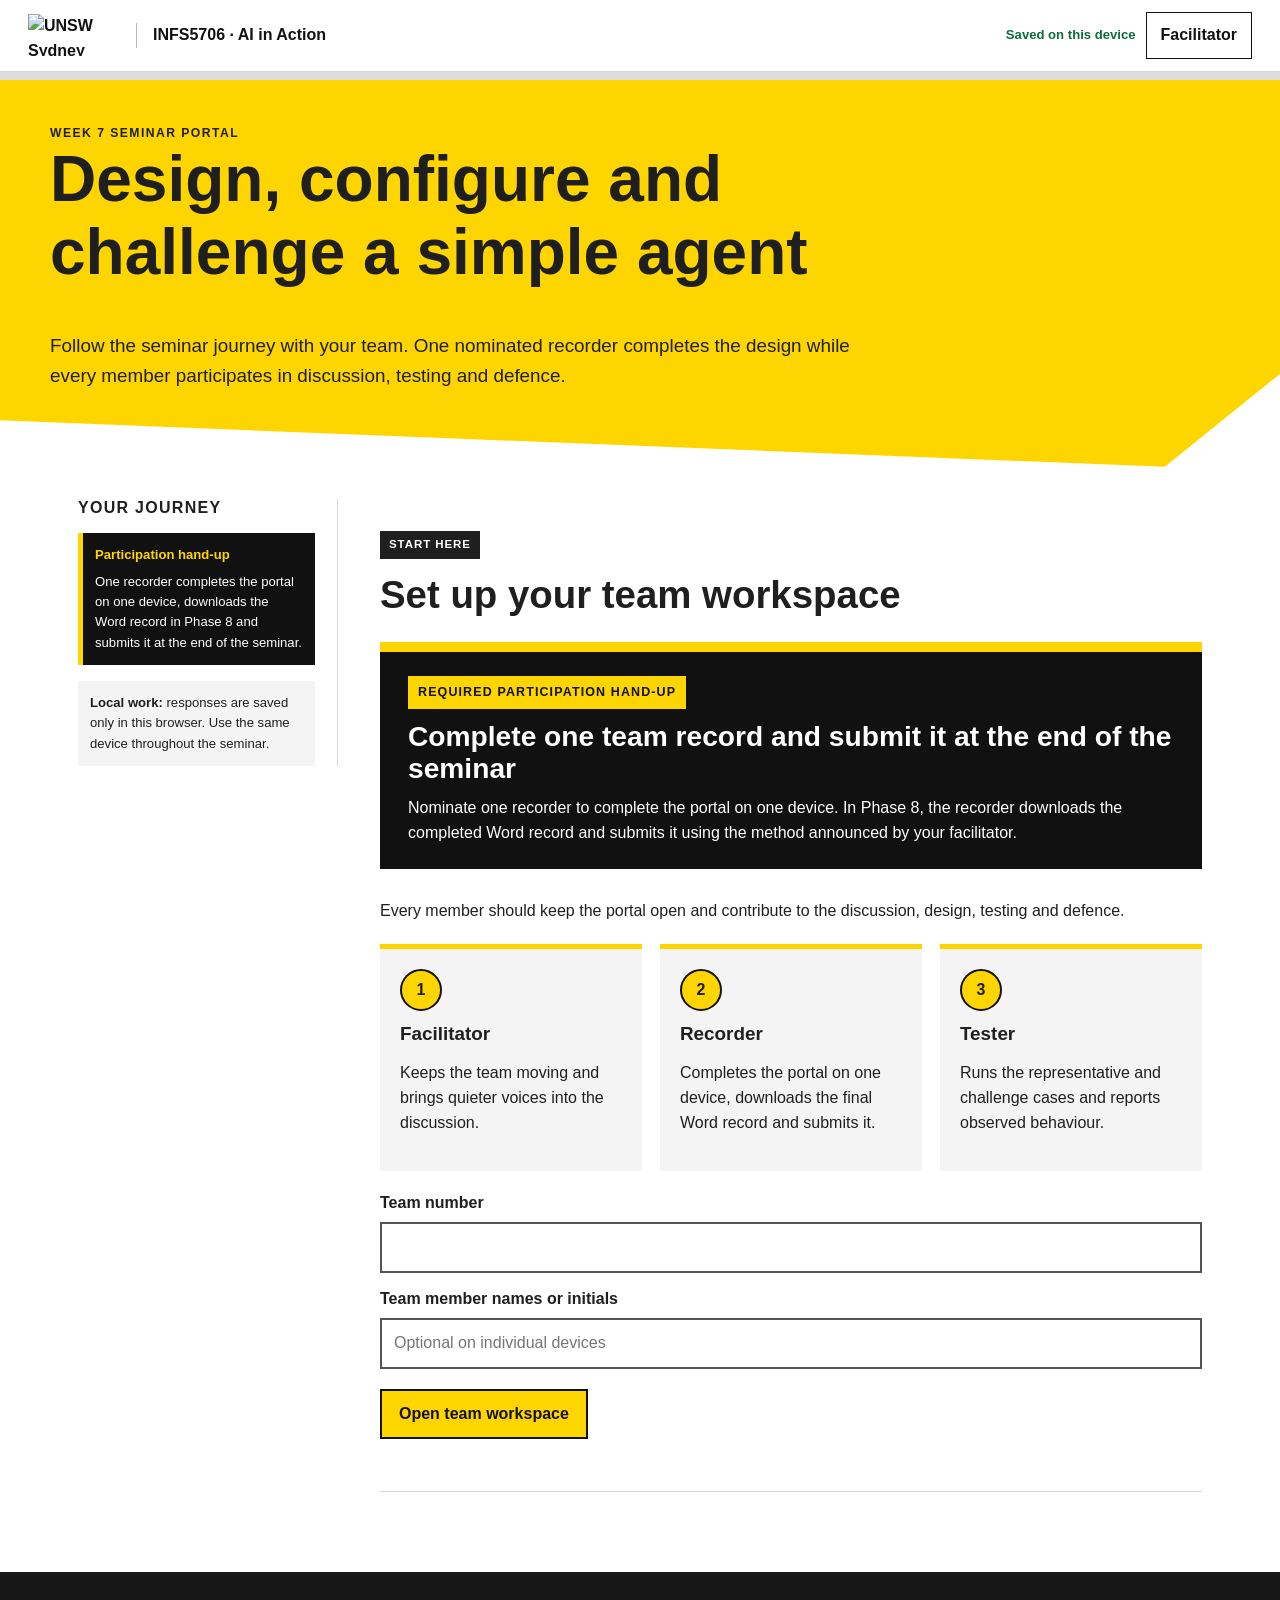
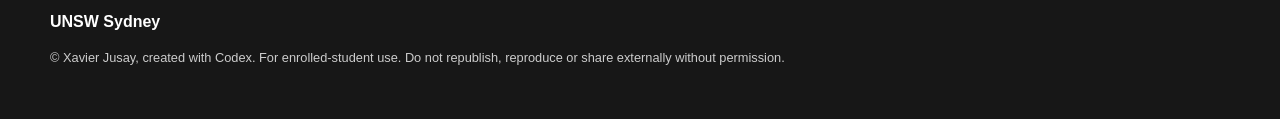
==== week07-seminar-portal/index.html @ a59d039f "Add files via upload" ====
<!doctype html>
<html lang="en-AU">
<head>
  <meta charset="utf-8">
  <meta name="viewport" content="width=device-width,initial-scale=1">
  <title>Week 7 Simple Agent Seminar Portal</title>
  <link rel="stylesheet" href="styles.css">
</head>
<body>
  <a class="skip-link" href="#main">Skip to main content</a>
  <header class="site-header">
    <a class="brand" href="index.html"><img src="https://www.unsw.edu.au/content/dam/images/unsw-wide/general/branding/2022-12-brand/sydney-landscape.cropimg.width=1920.png" alt="UNSW Sydney"><span>INFS5706 · AI in Action</span></a>
    <div class="header-actions"><span class="save-state" id="saveState">Saved on this device</span><a class="secondary" href="facilitator.html">Facilitator</a></div>
  </header>
  <div class="progress-wrap" aria-label="Page progress"><div class="progress-bar" id="progressBar"></div></div>
  <section class="hero">
    <div class="hero-inner"><div class="eyebrow">Week 7 seminar portal</div><h1>Design, configure and challenge a simple agent</h1><p class="lead">Follow the seminar journey with your team. One nominated recorder completes the design while every member participates in discussion, testing and defence.</p></div>
  </section>
  <div class="layout">
    <nav class="rail" aria-label="Seminar phases"><h2>Your journey</h2><div id="phaseNav"></div><div class="rail-note submission-rail"><strong>Participation hand-up</strong><span>One recorder completes the portal on one device, downloads the Word record in Phase 8 and submits it at the end of the seminar.</span></div><div class="rail-note"><strong>Local work:</strong> responses are saved only in this browser. Use the same device throughout the seminar.</div></nav>
    <main class="content" id="main">
      <section class="panel" id="setup"><div class="section-label">Start here</div><h2>Set up your team workspace</h2><div class="submission-callout"><div class="submission-callout__label">Required participation hand-up</div><h3>Complete one team record and submit it at the end of the seminar</h3><p>Nominate one recorder to complete the portal on one device. In Phase 8, the recorder downloads the completed Word record and submits it using the method announced by your facilitator.</p></div><p>Every member should keep the portal open and contribute to the discussion, design, testing and defence.</p><div class="grid three"><div class="card"><div class="icon">1</div><h3>Facilitator</h3><p>Keeps the team moving and brings quieter voices into the discussion.</p></div><div class="card"><div class="icon">2</div><h3>Recorder</h3><p>Completes the portal on one device, downloads the final Word record and submits it.</p></div><div class="card"><div class="icon">3</div><h3>Tester</h3><p>Runs the representative and challenge cases and reports observed behaviour.</p></div></div><form id="teamForm"><label for="teamNumber">Team number</label><input id="teamNumber" type="number" min="1" max="9" required><label for="teamMembers">Team member names or initials</label><input id="teamMembers" type="text" placeholder="Optional on individual devices"><div class="controls"><button class="button yellow" type="submit">Open team workspace</button></div></form><div id="teamSummary" class="notice" hidden></div></section>
      <div id="journey" hidden></div>
    </main>
  </div>
  <footer class="footer"><div class="footer-inner"><strong>UNSW Sydney</strong><p class="copyright">© Xavier Jusay, created with Codex. For enrolled-student use. Do not republish, reproduce or share externally without permission.</p></div></footer>
  <script src="config.js"></script><script src="data.js"></script><script src="app.js"></script>
</body>
</html>
---- week07-seminar-portal/styles.css ----
:root {
  --yellow:#ffd500;
  --yellow-soft:#fff7c7;
  --black:#1f1f1f;
  --charcoal:#303030;
  --paper:#ffffff;
  --mist:#f4f4f4;
  --blue:#dceff3;
  --pink:#f8e8ed;
  --peach:#f8ead8;
  --green:#e2f0e8;
  --line:#d5d5d5;
  --danger:#9c2027;
  --success:#0f6b3c;
  --max:1180px;
}
*{box-sizing:border-box}
html{scroll-behavior:smooth}
body{margin:0;background:var(--paper);color:var(--black);font-family:"Segoe UI",Arial,sans-serif;line-height:1.55}
button,input,textarea,select{font:inherit}
a{color:#005b96;text-underline-offset:3px}
.skip-link{position:absolute;left:-9999px;top:0;background:#fff;color:#000;padding:12px;z-index:1000}
.skip-link:focus{left:12px;top:12px}
.site-header{position:sticky;top:0;z-index:50;background:#fff;border-bottom:1px solid var(--line);display:flex;align-items:center;justify-content:space-between;gap:24px;padding:12px 28px}
.brand{display:flex;align-items:center;gap:16px;text-decoration:none;color:#111;font-weight:800}
.brand img{width:92px;height:42px;object-fit:contain}
.brand span{border-left:1px solid #bbb;padding-left:16px}
.header-actions{display:flex;align-items:center;gap:10px;flex-wrap:wrap}
.header-actions a,.header-actions button{border:0;background:#111;color:#fff;padding:10px 14px;text-decoration:none;font-weight:750;cursor:pointer}
.header-actions .secondary{background:#fff;color:#111;border:1px solid #111}
.hero{background:var(--yellow);padding:44px 28px 58px;clip-path:polygon(0 0,100% 0,100% 76%,91% 100%,0 88%)}
.hero-inner{max-width:var(--max);margin:auto}
.eyebrow{text-transform:uppercase;font-weight:900;letter-spacing:.12em;font-size:.76rem}
h1,h2,h3{line-height:1.15;margin:0 0 .65em}
h1{font-size:clamp(2.3rem,5vw,4.6rem);max-width:920px}
h2{font-size:clamp(1.65rem,3vw,2.5rem)}
h3{font-size:1.18rem}
.lead{font-size:1.18rem;max-width:820px}
.layout{max-width:var(--max);margin:32px auto 80px;padding:0 28px;display:grid;grid-template-columns:260px minmax(0,1fr);gap:42px}
.rail{position:sticky;top:88px;align-self:start;border-right:1px solid var(--line);padding-right:22px;max-height:calc(100vh - 110px);overflow:auto}
.rail h2{font-size:1rem;text-transform:uppercase;letter-spacing:.08em}
.rail a{display:block;color:#333;text-decoration:none;padding:9px 11px;border-left:4px solid transparent}
.rail a.active{background:var(--yellow);border-left-color:#111;font-weight:800}
.rail a.locked{color:#777}
.rail a.locked::after{content:"  🔒";font-size:.75rem}
.rail-note{font-size:.82rem;background:var(--mist);padding:12px;margin-top:16px}
.content{min-width:0}
.panel{padding:32px 0;border-bottom:1px solid var(--line);scroll-margin-top:92px}
.panel:last-child{border-bottom:0}
.section-label{display:inline-block;background:var(--black);color:#fff;padding:5px 9px;font-size:.72rem;font-weight:900;letter-spacing:.08em;text-transform:uppercase;margin-bottom:14px}
.scenario{background:var(--charcoal);color:#fff;padding:25px;border-left:8px solid var(--yellow);margin:22px 0}
.scenario blockquote{font-size:1.22rem;margin:12px 0 0;border-left:3px solid var(--yellow);padding-left:16px}
.grid{display:grid;grid-template-columns:repeat(2,minmax(0,1fr));gap:18px;margin:20px 0}
.grid.three{grid-template-columns:repeat(3,minmax(0,1fr))}
.card{background:var(--mist);padding:20px;border-top:5px solid var(--yellow)}
.card.blue{background:var(--blue)}
.card.pink{background:var(--pink)}
.card.peach{background:var(--peach)}
.card.green{background:var(--green)}
.icon{display:grid;place-items:center;width:42px;height:42px;background:var(--yellow);border:2px solid #111;border-radius:50%;font-weight:900;margin-bottom:12px}
.notice{background:var(--yellow-soft);border-left:6px solid #806d00;padding:18px 20px;margin:22px 0}
.submission-callout{background:#111;color:#fff;border-top:10px solid var(--yellow);padding:24px 28px;margin:22px 0 30px}
.submission-callout__label{display:inline-block;background:var(--yellow);color:#111;padding:7px 10px;font-size:.78rem;font-weight:900;text-transform:uppercase;letter-spacing:.09em;margin-bottom:12px}
.submission-callout h3{color:#fff;font-size:clamp(1.35rem,2.2vw,2rem);margin:0 0 10px}
.submission-callout p{margin:0;max-width:900px}
.submission-rail{border-left:5px solid var(--yellow);background:#111;color:#fff}
.submission-rail strong,.submission-rail span{display:block}
.submission-rail strong{color:var(--yellow);margin-bottom:6px}
.final-submission{margin-top:28px}
.danger{background:#fae4e5;border-left-color:var(--danger)}
.success{background:var(--green);border-left-color:var(--success)}
.controls{display:flex;gap:10px;flex-wrap:wrap;margin:20px 0}
.button,button.button{display:inline-flex;align-items:center;justify-content:center;gap:8px;background:#111;color:#fff;border:2px solid #111;padding:11px 17px;font-weight:800;text-decoration:none;cursor:pointer}
.button.yellow,button.button.yellow{background:var(--yellow);color:#111}
.button.light,button.button.light{background:#fff;color:#111}
.button:disabled{opacity:.45;cursor:not-allowed}
label{display:block;font-weight:800;margin:14px 0 6px}
input[type="text"],input[type="number"],input[type="password"],textarea,select{width:100%;border:2px solid #555;background:#fff;padding:11px 12px;border-radius:0}
textarea{min-height:110px;resize:vertical}
.field-help{font-size:.86rem;color:#555;margin-top:4px}
.form-grid{display:grid;grid-template-columns:1fr 1fr;gap:0 20px}
.choice-row{display:flex;gap:10px;flex-wrap:wrap}
.choice{background:#fff;border:2px solid #111;padding:12px 15px;font-weight:800;cursor:pointer}
.choice.selected{background:var(--yellow)}
.gate{background:#f0f0f0;border:2px dashed #777;padding:26px;text-align:center;margin:24px 0}
.gate form{max-width:420px;margin:auto}
.gate-error{color:var(--danger);font-weight:750;min-height:1.5em}
.case-badge{display:inline-flex;align-items:center;gap:10px;background:var(--yellow);padding:8px 12px;font-weight:900;margin-bottom:15px}
.case-badge span{font-size:1.35rem}
.checklist{padding-left:0;list-style:none}
.checklist li{position:relative;padding-left:28px;margin:8px 0}
.checklist li::before{content:"✓";position:absolute;left:0;font-weight:900;color:var(--success)}
.progress-wrap{position:sticky;top:67px;z-index:40;height:8px;background:#ddd}
.progress-bar{height:100%;width:0;background:var(--yellow);transition:width .2s}
.save-state{font-size:.82rem;font-weight:700;color:var(--success)}
.generated{background:#111;color:#fff;border:0;padding:18px;min-height:310px;font-family:ui-monospace,SFMono-Regular,Menlo,monospace;line-height:1.55}
.phase-tag{display:inline-block;background:var(--yellow);padding:4px 8px;font-weight:900;font-size:.76rem;text-transform:uppercase;letter-spacing:.06em}
.phase-brief{display:grid;grid-template-columns:1fr 1fr;border:1px solid #b9b9b9;margin:14px 0 26px;background:#fff}
.phase-brief>div{display:grid;grid-template-columns:auto 1fr;gap:12px;align-items:start;padding:16px 18px}
.phase-brief>div+div{border-left:1px solid #b9b9b9}
.phase-brief strong{background:#111;color:#fff;padding:5px 8px;font-size:.78rem;text-transform:uppercase;letter-spacing:.05em;white-space:nowrap}
.phase-brief>div:last-child strong{background:var(--yellow);color:#111}
.phase-brief span{line-height:1.45}
@media(max-width:760px){.phase-brief{grid-template-columns:1fr}.phase-brief>div+div{border-left:0;border-top:1px solid #b9b9b9}.phase-brief>div{grid-template-columns:1fr}}
.timer-display{font-size:clamp(4rem,12vw,9rem);font-variant-numeric:tabular-nums;font-weight:900;line-height:1;text-align:center;margin:30px 0}
.timer-label{text-align:center;font-size:1.25rem;font-weight:800}
.projected-timer{position:fixed;inset:0;z-index:5000;background:#111;color:#fff;min-height:100vh;padding:clamp(24px,4vw,64px);display:grid;grid-template-rows:auto 1fr auto}
.projected-timer[hidden]{display:none}
.projected-timer__brand{display:flex;align-items:center;gap:22px;font-size:clamp(1rem,1.6vw,1.5rem);font-weight:800}
.projected-timer__brand img{width:150px;height:auto;background:#fff;padding:8px}
.projected-timer__body{display:flex;flex-direction:column;align-items:center;justify-content:center;text-align:center;max-width:1500px;margin:0 auto;width:100%}
.projected-timer__phase-number{text-transform:uppercase;letter-spacing:.16em;font-weight:900;color:#ffe600;font-size:clamp(1rem,2vw,1.6rem)}
.projected-timer h1{font-size:clamp(3rem,7vw,7rem);line-height:1.02;max-width:1300px;margin:18px 0}
.projected-timer__clock{font-size:clamp(8rem,23vw,22rem);font-weight:900;font-variant-numeric:tabular-nums;line-height:.9;color:#ffe600;letter-spacing:-.06em}
.projected-timer__status{font-size:clamp(1.25rem,2.4vw,2.2rem);font-weight:900;margin-top:22px;text-transform:uppercase;letter-spacing:.12em}
.projected-timer__instruction{margin-top:42px;display:grid;grid-template-columns:auto 1fr;align-items:start;gap:20px;text-align:left;background:#fff;color:#111;padding:24px 30px;max-width:1050px;width:100%}
.projected-timer__instruction span{background:#ffe600;padding:8px 12px;font-weight:900;text-transform:uppercase;letter-spacing:.08em}
.projected-timer__instruction p{font-size:clamp(1.25rem,2vw,2rem);font-weight:750;margin:3px 0 0}
.projected-timer__controls{display:flex;justify-content:center;gap:14px;padding-top:24px}
.projected-timer:fullscreen{width:100vw;height:100vh}
.projection-console .controls{justify-content:flex-start}
.projection-status{display:flex;align-items:center;gap:10px;background:#f2f2f2;padding:14px 16px;margin:18px 0}
.projection-status span:last-child{margin-left:auto;font-weight:800}
#projectorStatusDot{width:12px;height:12px;border-radius:50%;background:#8c8c8c;flex:0 0 auto}
#projectorStatusDot.connected{background:#0f6b3c;box-shadow:0 0 0 4px rgba(15,107,60,.14)}
.projector-timer{position:fixed;inset:0;z-index:4000;background:#111;color:#fff;min-height:100vh;padding:clamp(24px,4vw,64px);display:grid;grid-template-rows:auto 1fr}
.projector-timer[hidden]{display:none}
.projector-mode .present-header,.projector-mode .present-footer{display:none}
.projector-mode .present-shell{min-height:100vh}
.projector-mode .slide-stage{min-height:100vh;padding:0;place-items:start center}
.projector-mode .slide{min-height:100vh;border:0;box-shadow:none}
.release-banner{display:flex;align-items:stretch;justify-content:space-between;gap:24px;background:#111;color:#fff;margin:-8px 0 28px;padding:16px 18px;border-top:8px solid #ffe600}
.release-banner>div:first-child{display:grid;grid-template-columns:auto 1fr;column-gap:14px;align-items:center}
.release-banner>div:first-child span{grid-row:1 / 3;background:#ffe600;color:#111;padding:8px 10px;font-weight:900;text-transform:uppercase;letter-spacing:.08em}
.release-banner strong{font-size:1.15rem}.release-banner small{grid-column:2;color:#d7d7d7;font-weight:700}
.release-code{display:flex;align-items:center;gap:14px;border-left:1px solid #777;padding-left:24px}
.release-code span{text-transform:uppercase;letter-spacing:.08em;font-size:.75rem;font-weight:800;color:#d7d7d7}.release-code strong{font-size:1.8rem;letter-spacing:.08em;color:#ffe600}
.slide.dark .release-banner{background:#ffe600;color:#111;border-top-color:#fff}.slide.dark .release-banner>div:first-child span{background:#111;color:#fff}.slide.dark .release-banner small,.slide.dark .release-code span{color:#333}.slide.dark .release-code{border-left-color:#806d00}.slide.dark .release-code strong{color:#111}
.projector-clock-chip{position:fixed;right:22px;bottom:20px;z-index:4500;display:grid;grid-template-columns:1fr auto;column-gap:18px;align-items:center;background:#111;color:#fff;border-top:6px solid #ffe600;padding:11px 15px;min-width:300px;box-shadow:0 8px 28px rgba(0,0,0,.28)}
.projector-clock-chip[hidden]{display:none}.projector-clock-chip span{font-size:.72rem;font-weight:900;text-transform:uppercase;letter-spacing:.06em;color:#ffe600}.projector-clock-chip strong{grid-row:1 / 3;grid-column:2;font-size:2.2rem;font-variant-numeric:tabular-nums;line-height:1}.projector-clock-chip small{font-size:.72rem;font-weight:800;text-transform:uppercase;letter-spacing:.05em;color:#ddd}
.launch-copy{display:grid;grid-template-columns:1fr 1fr;gap:24px;margin:30px 0}
.launch-copy p{border-top:7px solid #111;background:#f3f3f3;padding:22px 24px;margin:0;font-size:1.35rem}
.launch-copy strong{display:block;text-transform:uppercase;letter-spacing:.08em;font-size:.76rem;margin-bottom:10px}
.slide.dark .launch-copy p{background:#fff;color:#111;border-top-color:#ffe600}.slide.yellow .launch-copy p{background:#fff}
.portal-cue{font-weight:800;border-left:6px solid #ffe600;padding-left:16px}
.debrief-question{font-size:clamp(1.7rem,3.5vw,3rem);line-height:1.25;font-weight:750;max-width:1000px}
.checkpoint-banner{display:flex;align-items:center;justify-content:space-between;gap:24px;background:#111;color:#fff;border-top:8px solid #ffe600;padding:18px 22px;margin-bottom:30px}
.checkpoint-banner span{background:#ffe600;color:#111;padding:8px 12px;font-weight:900;text-transform:uppercase;letter-spacing:.07em}.checkpoint-banner strong{font-size:1.05rem;text-align:right}
.intro-journey h1{font-size:clamp(2.4rem,4.5vw,4rem);margin-bottom:24px}
.journey-map{display:grid;grid-template-columns:repeat(8,1fr);gap:0;margin:18px 0 30px;position:relative}
.journey-map::before{content:"";position:absolute;left:5%;right:5%;top:22px;height:5px;background:#111;z-index:0}
.journey-map>div{position:relative;z-index:1;text-align:center;display:grid;justify-items:center;gap:9px}
.journey-map b{display:grid;place-items:center;width:48px;height:48px;border-radius:50%;background:#111;color:#ffe600;border:4px solid #ffe600;font-size:1.05rem}
.journey-map span{font-size:.82rem;font-weight:850;line-height:1.18;max-width:110px}
.groundrules{display:grid;grid-template-columns:190px 1fr;gap:24px;background:#111;color:#fff;padding:22px 26px;border-top:7px solid #fff}
.groundrules>strong{color:#ffe600;font-size:1.4rem;line-height:1.1}.groundrules ul{display:grid;grid-template-columns:1fr 1fr;gap:10px 28px;margin:0;padding-left:22px}.groundrules li{font-size:.95rem;margin:0}.groundrules li::marker{color:#ffe600}
.phase-control{display:grid;grid-template-columns:minmax(0,1fr) auto;gap:20px;align-items:center;border-bottom:1px solid var(--line);padding:16px 0}
.code{font:800 1.1rem ui-monospace,SFMono-Regular,Menlo,monospace;background:#111;color:#fff;padding:8px 11px}
.allocation{width:100%;border-collapse:collapse}
.allocation th,.allocation td{border:1px solid var(--line);padding:10px;text-align:left}
.allocation th{background:#111;color:#fff}
.auth-overlay{position:fixed;inset:0;background:#111;z-index:1000;display:grid;place-items:center;padding:24px}
.auth-overlay[hidden]{display:none}
.auth-card{background:#fff;width:min(520px,100%);padding:34px;border-top:10px solid var(--yellow)}
.present-shell{height:100vh;display:grid;grid-template-rows:auto 1fr auto;background:#eee}
.present-header,.present-footer{background:#fff;padding:12px 24px;display:flex;justify-content:space-between;align-items:center;gap:20px}
.slide-stage{display:grid;place-items:center;padding:20px;overflow:hidden}
.slide{width:min(1180px,95vw);aspect-ratio:16/9;background:#fff;box-shadow:0 18px 50px rgba(0,0,0,.18);padding:5.2%;position:relative;overflow:auto}
.slide::after{content:"INFS5706 · AI in Action";position:absolute;right:4%;bottom:3%;font-size:.72rem;font-weight:800}
.slide.yellow{background:var(--yellow)}
.slide.dark{background:#292929;color:#fff}
.slide h1{font-size:clamp(2.4rem,5vw,4.7rem)}
.slide h2{font-size:clamp(2rem,4vw,3.7rem)}
.slide p,.slide li{font-size:clamp(1rem,1.6vw,1.45rem)}
.slide .small{font-size:.9rem}
.slide-number{font-weight:800}
.public-guide{max-width:900px;margin:40px auto 90px;padding:0 28px}
.public-guide header{background:var(--yellow);padding:34px;margin-bottom:30px}
.public-guide section{padding:24px 0;border-bottom:1px solid var(--line)}
.footer{background:#171717;color:#fff;padding:38px 28px;margin-top:60px}
.footer-inner{max-width:var(--max);margin:auto}
.copyright{font-size:.8rem;color:#ccc}
[hidden]{display:none!important}
@media(max-width:800px){
  .site-header{position:static;padding:10px 16px}.progress-wrap{top:0}.brand span{display:none}.layout{grid-template-columns:1fr;padding:0 18px}.rail{position:static;border:0;padding:0;max-height:none}.grid,.grid.three,.form-grid{grid-template-columns:1fr}.hero{clip-path:none;padding:34px 20px}.phase-control{grid-template-columns:1fr}.slide{aspect-ratio:auto;min-height:78vh}.slide p,.slide li{font-size:1rem}
}
@media print{.site-header,.rail,.controls,.progress-wrap,.gate,.footer{display:none!important}.layout{display:block;max-width:none}.panel{break-inside:avoid}.hero{clip-path:none}.content{width:100%}}
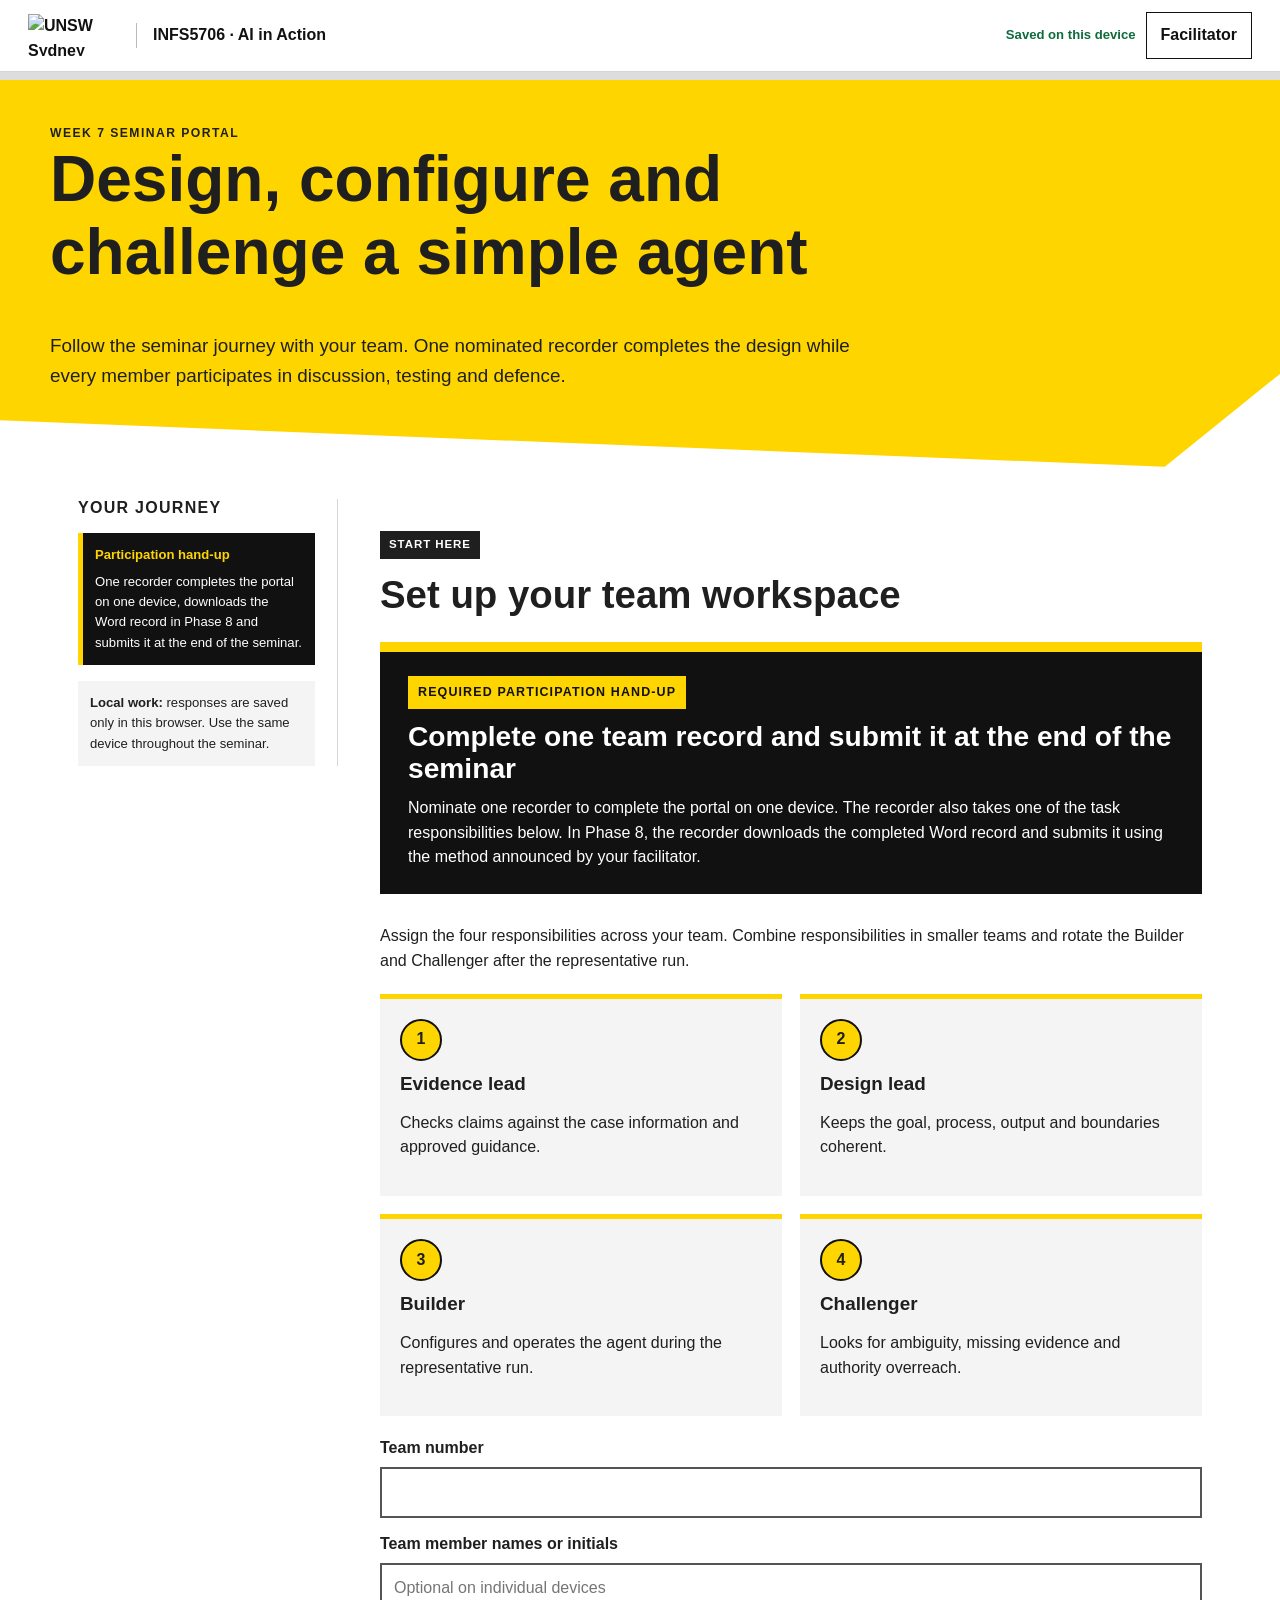
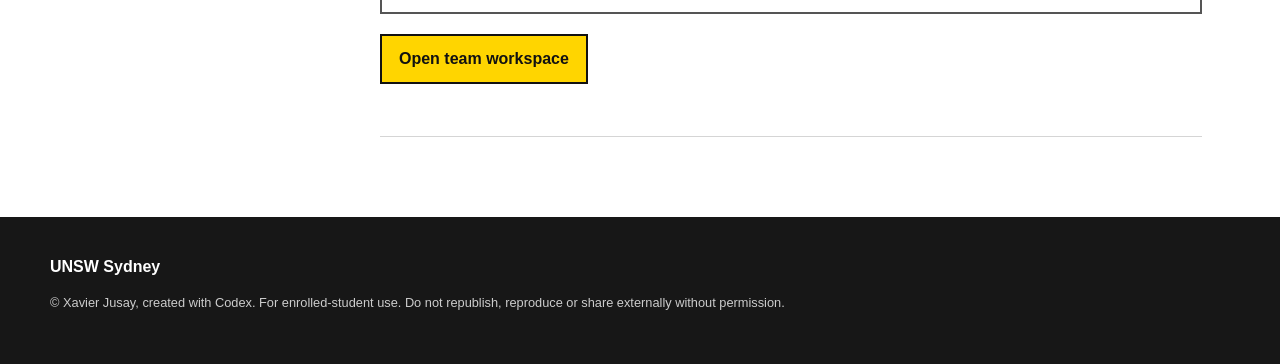
==== commit c5296217: "Add files via upload" ====
--- a/week07-seminar-portal/index.html
+++ b/week07-seminar-portal/index.html
@@ -19,11 +19,11 @@
   <div class="layout">
     <nav class="rail" aria-label="Seminar phases"><h2>Your journey</h2><div id="phaseNav"></div><div class="rail-note submission-rail"><strong>Participation hand-up</strong><span>One recorder completes the portal on one device, downloads the Word record in Phase 8 and submits it at the end of the seminar.</span></div><div class="rail-note"><strong>Local work:</strong> responses are saved only in this browser. Use the same device throughout the seminar.</div></nav>
     <main class="content" id="main">
-      <section class="panel" id="setup"><div class="section-label">Start here</div><h2>Set up your team workspace</h2><div class="submission-callout"><div class="submission-callout__label">Required participation hand-up</div><h3>Complete one team record and submit it at the end of the seminar</h3><p>Nominate one recorder to complete the portal on one device. In Phase 8, the recorder downloads the completed Word record and submits it using the method announced by your facilitator.</p></div><p>Every member should keep the portal open and contribute to the discussion, design, testing and defence.</p><div class="grid three"><div class="card"><div class="icon">1</div><h3>Facilitator</h3><p>Keeps the team moving and brings quieter voices into the discussion.</p></div><div class="card"><div class="icon">2</div><h3>Recorder</h3><p>Completes the portal on one device, downloads the final Word record and submits it.</p></div><div class="card"><div class="icon">3</div><h3>Tester</h3><p>Runs the representative and challenge cases and reports observed behaviour.</p></div></div><form id="teamForm"><label for="teamNumber">Team number</label><input id="teamNumber" type="number" min="1" max="9" required><label for="teamMembers">Team member names or initials</label><input id="teamMembers" type="text" placeholder="Optional on individual devices"><div class="controls"><button class="button yellow" type="submit">Open team workspace</button></div></form><div id="teamSummary" class="notice" hidden></div></section>
+      <section class="panel" id="setup"><div class="section-label">Start here</div><h2>Set up your team workspace</h2><div class="submission-callout"><div class="submission-callout__label">Required participation hand-up</div><h3>Complete one team record and submit it at the end of the seminar</h3><p>Nominate one recorder to complete the portal on one device. The recorder also takes one of the task responsibilities below. In Phase 8, the recorder downloads the completed Word record and submits it using the method announced by your facilitator.</p></div><p>Assign the four responsibilities across your team. Combine responsibilities in smaller teams and rotate the Builder and Challenger after the representative run.</p><div class="grid"><div class="card"><div class="icon">1</div><h3>Evidence lead</h3><p>Checks claims against the case information and approved guidance.</p></div><div class="card"><div class="icon">2</div><h3>Design lead</h3><p>Keeps the goal, process, output and boundaries coherent.</p></div><div class="card"><div class="icon">3</div><h3>Builder</h3><p>Configures and operates the agent during the representative run.</p></div><div class="card"><div class="icon">4</div><h3>Challenger</h3><p>Looks for ambiguity, missing evidence and authority overreach.</p></div></div><form id="teamForm"><label for="teamNumber">Team number</label><input id="teamNumber" type="number" min="1" max="9" required><label for="teamMembers">Team member names or initials</label><input id="teamMembers" type="text" placeholder="Optional on individual devices"><div class="controls"><button class="button yellow" type="submit">Open team workspace</button></div></form><div id="teamSummary" class="notice" hidden></div></section>
       <div id="journey" hidden></div>
     </main>
   </div>
   <footer class="footer"><div class="footer-inner"><strong>UNSW Sydney</strong><p class="copyright">© Xavier Jusay, created with Codex. For enrolled-student use. Do not republish, reproduce or share externally without permission.</p></div></footer>
-  <script src="config.js"></script><script src="data.js"></script><script src="app.js"></script>
+  <script src="config.js?v=2"></script><script src="data.js"></script><script src="app.js?v=3"></script>
 </body>
 </html>
--- a/week07-seminar-portal/styles.css
+++ b/week07-seminar-portal/styles.css
@@ -154,6 +154,7 @@
 .journey-map span{font-size:.82rem;font-weight:850;line-height:1.18;max-width:110px}
 .groundrules{display:grid;grid-template-columns:190px 1fr;gap:24px;background:#111;color:#fff;padding:22px 26px;border-top:7px solid #fff}
 .groundrules>strong{color:#ffe600;font-size:1.4rem;line-height:1.1}.groundrules ul{display:grid;grid-template-columns:1fr 1fr;gap:10px 28px;margin:0;padding-left:22px}.groundrules li{font-size:.95rem;margin:0}.groundrules li::marker{color:#ffe600}
+.quality-gate{display:grid;grid-template-columns:1fr 1fr;gap:12px 24px;background:#e7f4f6;border-left:8px solid #1f7a8c;padding:20px;margin:24px 0}.quality-gate>div{grid-column:1/-1}.quality-gate>div span{font-size:.78rem;font-weight:900;text-transform:uppercase;letter-spacing:.08em;color:#145b69}.quality-gate h3{margin:5px 0 0}.quality-gate label{display:flex;gap:10px;align-items:flex-start;font-weight:700}.quality-gate input{width:20px;height:20px;flex:0 0 auto;margin-top:1px}
 .phase-control{display:grid;grid-template-columns:minmax(0,1fr) auto;gap:20px;align-items:center;border-bottom:1px solid var(--line);padding:16px 0}
 .code{font:800 1.1rem ui-monospace,SFMono-Regular,Menlo,monospace;background:#111;color:#fff;padding:8px 11px}
 .allocation{width:100%;border-collapse:collapse}
